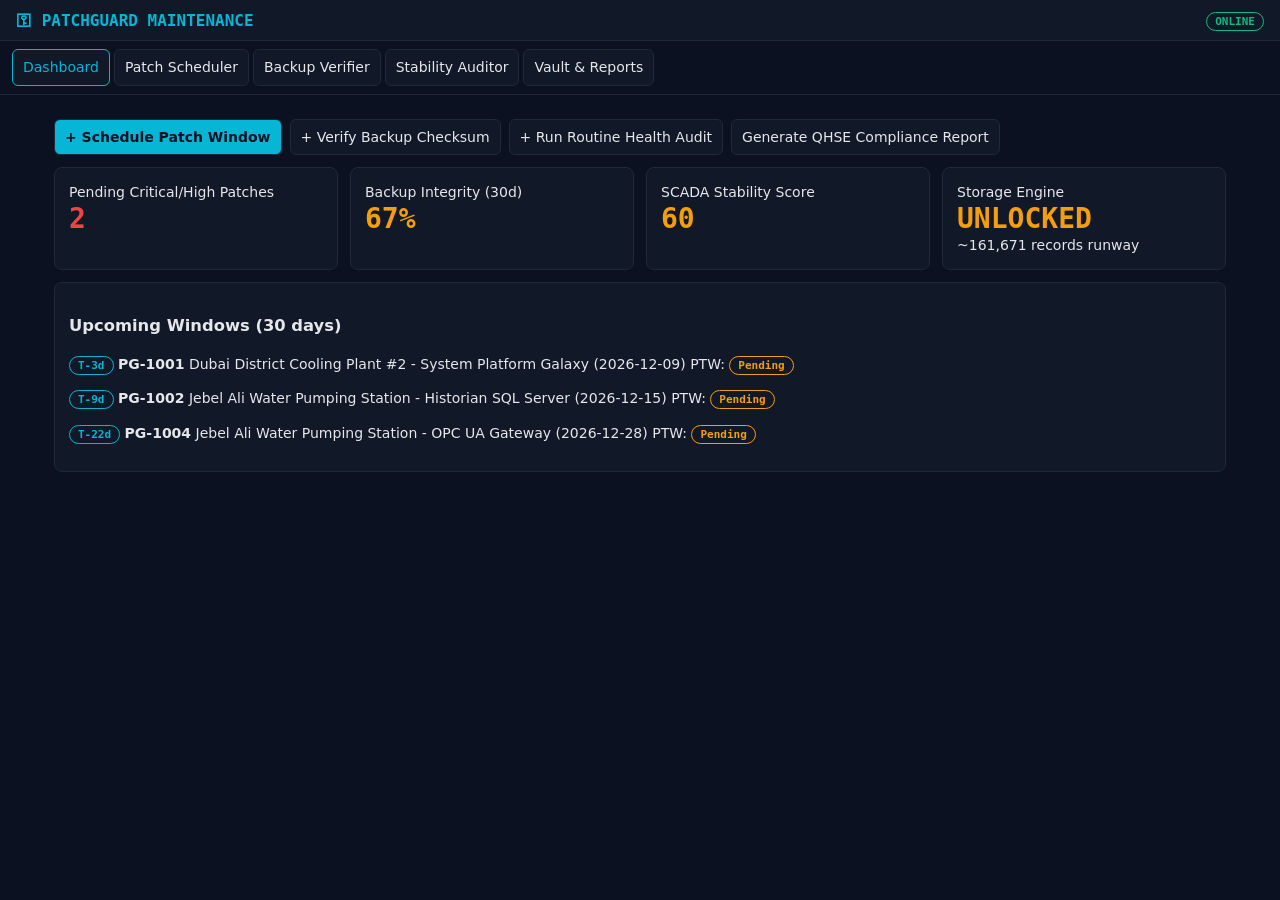
==== index.html @ 1b2acc13 "Add files via upload" ====
<!doctype html><html lang="en"><head><meta charset="utf-8"><meta name="viewport" content="width=device-width,initial-scale=1,viewport-fit=cover"><title>PatchGuard Maintenance</title>
<link rel="manifest" href="manifest.webmanifest"><meta name="theme-color" content="#0b1120"><link rel="icon" href="favicon.svg" type="image/svg+xml"><link rel="icon" href="favicon.ico"><link rel="apple-touch-icon" href="apple-touch-icon.png">
<meta name="apple-mobile-web-app-capable" content="yes"><meta name="mobile-web-app-capable" content="yes"><meta name="apple-mobile-web-app-title" content="PatchGuard"><meta name="apple-mobile-web-app-status-bar-style" content="black-translucent"><meta name="msapplication-TileColor" content="#0b1120">
<link rel="stylesheet" href="css/styles.css"></head><body>
<header><h1>&#9919; PATCHGUARD MAINTENANCE</h1><span><span id="net" class="b ok">ONLINE</span> <button id="install" class="p">Install App</button></span></header>
<nav id="nav"></nav><main id="main"></main><div id="report"></div><div id="toast"></div>
<script src="js/db.js"></script><script src="js/app.js"></script></body></html>
---- css/styles.css ----
*{box-sizing:border-box}body{margin:0;background:#0b1120;color:#e5e7eb;font:14px/1.45 system-ui,sans-serif}
header{display:flex;justify-content:space-between;align-items:center;padding:10px 16px;background:#111827;border-bottom:1px solid #1f2937;flex-wrap:wrap;gap:8px}
h1{font:700 16px monospace;color:#06b6d4;margin:0}nav{display:flex;gap:4px;overflow-x:auto;padding:8px 12px;background:#0b1120;border-bottom:1px solid #1f2937}
nav button{white-space:nowrap}main{padding:14px;max-width:1200px;margin:auto}
button,select,input,textarea{background:#111827;color:#e5e7eb;border:1px solid #1f2937;border-radius:6px;padding:7px 10px;font:inherit}
button{cursor:pointer}button:hover,nav button.on{border-color:#06b6d4;color:#06b6d4}button.p{background:#06b6d4;color:#0b1120;font-weight:700}button.d{color:#ef4444}
.grid{display:grid;grid-template-columns:repeat(auto-fit,minmax(220px,1fr));gap:12px;margin:12px 0}.card{background:#111827;border:1px solid #1f2937;border-radius:8px;padding:14px}
.kpi b{display:block;font:700 28px monospace}.bar{display:flex;gap:8px;flex-wrap:wrap;margin:10px 0}
table{width:100%;border-collapse:collapse;font-size:13px}th,td{text-align:left;padding:7px;border-bottom:1px solid #1f2937}th{color:#9ca3af;font-weight:600}.tw{overflow-x:auto}
.b{padding:2px 8px;border-radius:99px;font:600 11px monospace;border:1px solid}.ok{color:#10b981}.wa{color:#f59e0b}.cr{color:#ef4444}.in{color:#06b6d4}
.modal{position:fixed;inset:0;background:#000a;display:flex;align-items:center;justify-content:center;z-index:9;padding:12px}.modal form{background:#111827;border:1px solid #06b6d4;border-radius:8px;padding:16px;max-width:560px;width:100%;max-height:92vh;overflow:auto}
label{display:block;margin:8px 0 2px;color:#9ca3af;font-size:12px}.modal input:not([type=checkbox]),.modal select,.modal textarea{width:100%}label.ck{display:flex;gap:8px;color:#e5e7eb;font-size:13px}
.drop{border:2px dashed #06b6d4;padding:24px;text-align:center;border-radius:8px}.mono{font-family:monospace;word-break:break-all}
#toast{position:fixed;bottom:16px;right:16px;background:#10b981;color:#0b1120;padding:10px 14px;border-radius:6px;display:none;z-index:99}
#install{display:none}#report{display:none}
@media print{body>*:not(#report){display:none!important}#report{display:block!important;background:#fff;color:#000;padding:20px;font-family:serif}#report table,#report th,#report td{border:1px solid #888;color:#000}}
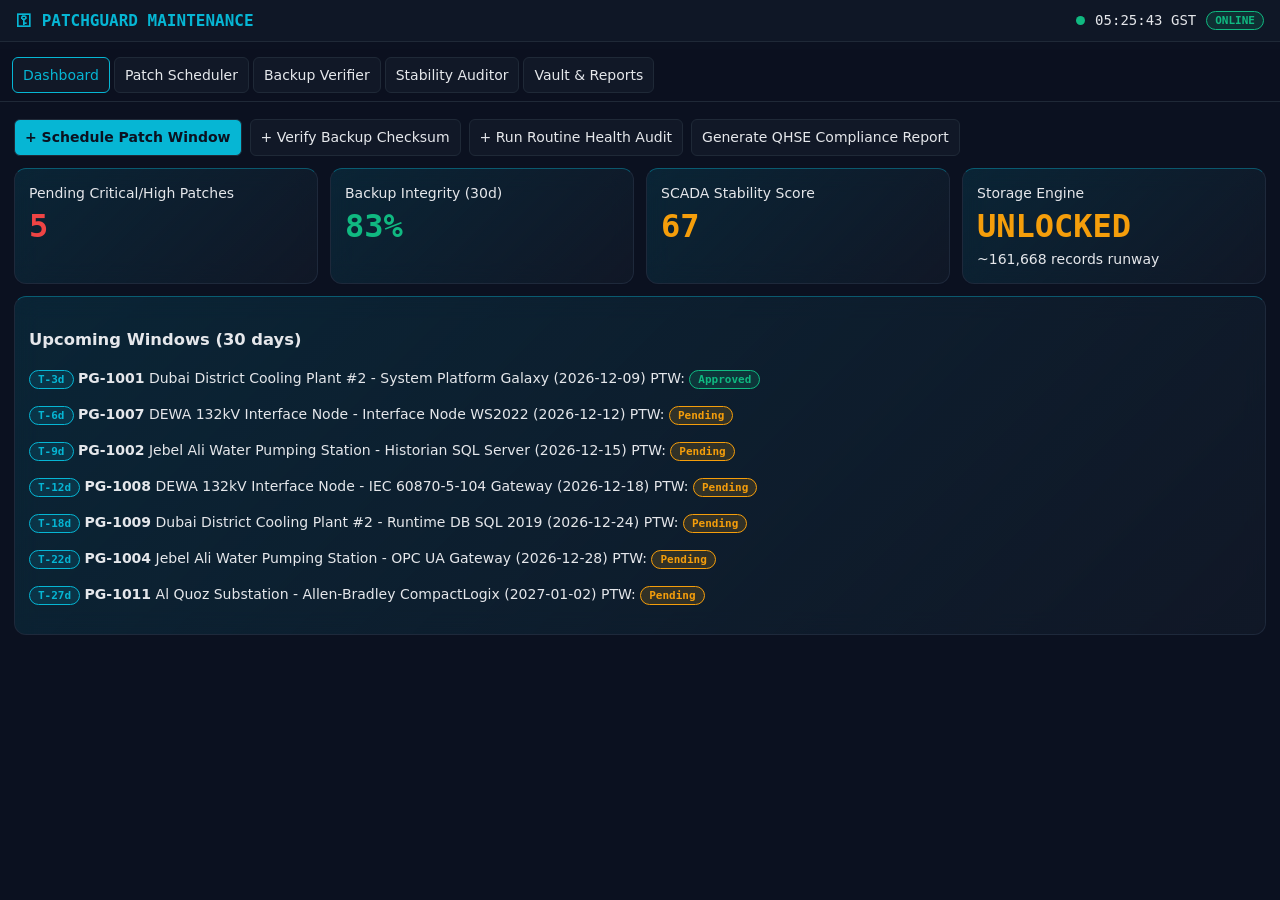
==== commit 103ebe0a: "Add files via upload" ====
--- a/index.html
+++ b/index.html
@@ -2,6 +2,6 @@
 <link rel="manifest" href="manifest.webmanifest"><meta name="theme-color" content="#0b1120"><link rel="icon" href="favicon.svg" type="image/svg+xml"><link rel="icon" href="favicon.ico"><link rel="apple-touch-icon" href="apple-touch-icon.png">
 <meta name="apple-mobile-web-app-capable" content="yes"><meta name="mobile-web-app-capable" content="yes"><meta name="apple-mobile-web-app-title" content="PatchGuard"><meta name="apple-mobile-web-app-status-bar-style" content="black-translucent"><meta name="msapplication-TileColor" content="#0b1120">
 <link rel="stylesheet" href="css/styles.css"></head><body>
-<header><h1>&#9919; PATCHGUARD MAINTENANCE</h1><span><span id="net" class="b ok">ONLINE</span> <button id="install" class="p">Install App</button></span></header>
+<header><h1>&#9919; PATCHGUARD MAINTENANCE</h1><span class="hb"><span class="pulse"></span><span id="clk" class="mono"></span> <span id="net" class="b ok">ONLINE</span> <button id="install" class="p">Install App</button></span></header>
 <nav id="nav"></nav><main id="main"></main><div id="report"></div><div id="toast"></div>
 <script src="js/db.js"></script><script src="js/app.js"></script></body></html>
--- a/css/styles.css
+++ b/css/styles.css
@@ -13,4 +13,13 @@
 .drop{border:2px dashed #06b6d4;padding:24px;text-align:center;border-radius:8px}.mono{font-family:monospace;word-break:break-all}
 #toast{position:fixed;bottom:16px;right:16px;background:#10b981;color:#0b1120;padding:10px 14px;border-radius:6px;display:none;z-index:99}
 #install{display:none}#report{display:none}
-@media print{body>*:not(#report){display:none!important}#report{display:block!important;background:#fff;color:#000;padding:20px;font-family:serif}#report table,#report th,#report td{border:1px solid #888;color:#000}}+@media print{body>*:not(#report){display:none!important}#report{display:block!important;background:#fff;color:#000;padding:20px;font-family:serif}#report table,#report th,#report td{border:1px solid #888;color:#000}}
+header{position:sticky;top:0;z-index:5;backdrop-filter:blur(12px);background:#111827ee}nav{position:sticky;top:49px;z-index:4;background:#0b1120ee}main{max-width:1440px}
+.hb{display:flex;gap:10px;align-items:center}.pulse{width:9px;height:9px;border-radius:50%;background:#10b981;box-shadow:0 0 0 0 #10b981aa;animation:p 2s infinite}@keyframes p{70%{box-shadow:0 0 0 9px #0000}}
+.card{background:linear-gradient(135deg,rgba(6,182,212,.12),rgba(17,24,39,.95));backdrop-filter:blur(12px);border:1px solid #1e293b;border-top:1px solid #06b6d466;border-radius:12px}
+.kpi b{font-size:32px;margin:4px 0}.lb{display:block;color:#94a3b8;font-size:12px;letter-spacing:.04em}
+.m{display:block;height:6px;background:#1e293b;border-radius:9px;overflow:hidden;margin:6px 0;min-width:70px}.m u{display:block;height:100%;border-radius:9px;background:#06b6d4}.m u.ok{background:#10b981}.m u.wa{background:#f59e0b}.m u.cr{background:#ef4444}
+.b{white-space:nowrap;display:inline-block;margin:1px 0;background:#ffffff0d}.b.ok{border-color:#10b981;background:rgba(16,185,129,.15)}.b.wa{border-color:#f59e0b;background:rgba(245,158,11,.15)}.b.cr{border-color:#ef4444;background:rgba(239,68,68,.15)}.b.in{border-color:#06b6d4;background:rgba(6,182,212,.12)}
+.tw td,.tw th{white-space:nowrap}td.act{display:flex;gap:6px}td.act button{white-space:nowrap}
+.fb{display:inline-block;cursor:pointer;padding:8px 14px;border:1px solid #06b6d4;border-radius:6px;color:#06b6d4;margin:6px 0}.fb:hover{box-shadow:0 0 14px #06b6d466}
+.drop{background:radial-gradient(circle,#06b6d41a,transparent);box-shadow:inset 0 0 24px #06b6d422;border-radius:12px}
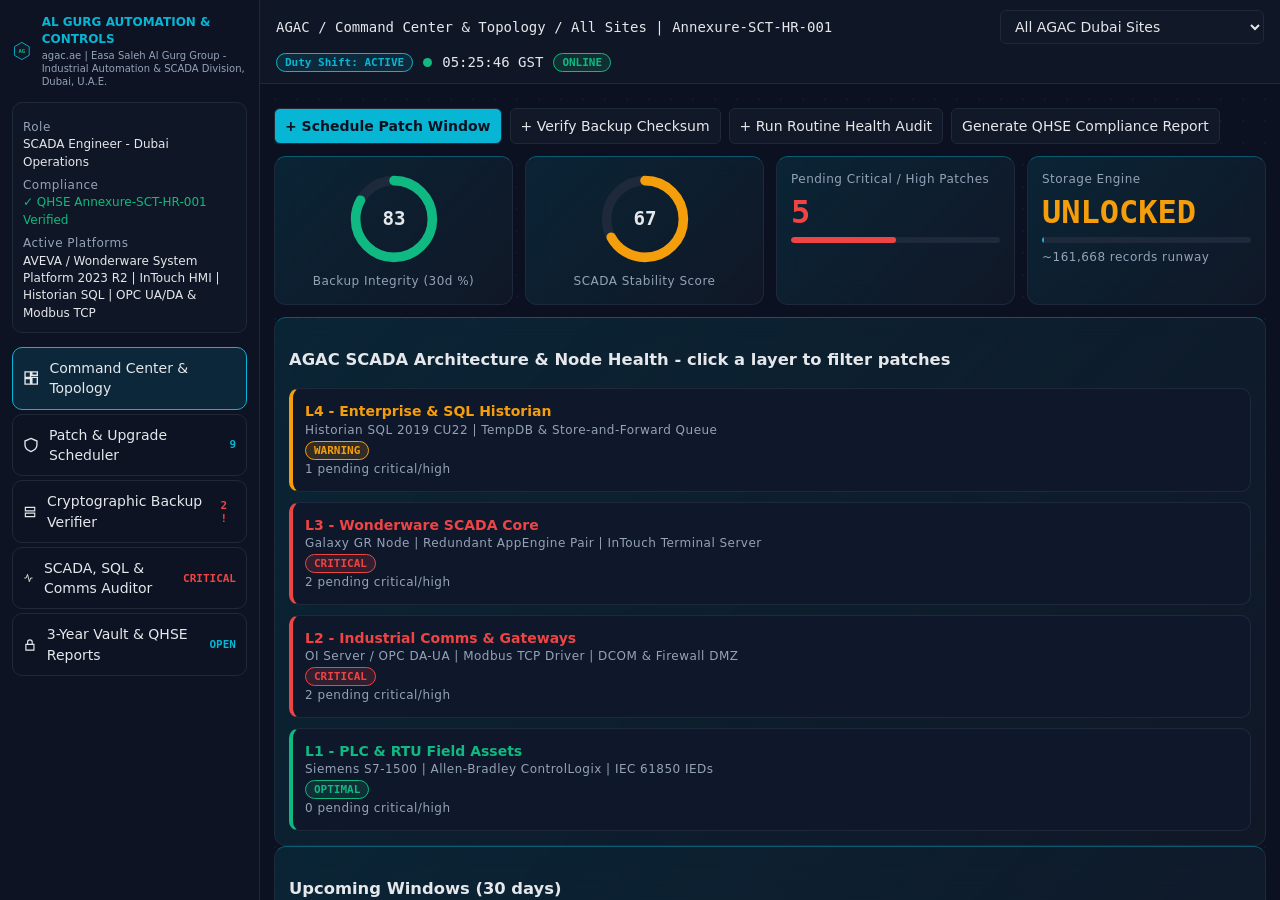
==== commit ea9c7877: "Add files via upload" ====
--- a/index.html
+++ b/index.html
@@ -1,7 +1,9 @@
-<!doctype html><html lang="en"><head><meta charset="utf-8"><meta name="viewport" content="width=device-width,initial-scale=1,viewport-fit=cover"><title>PatchGuard Maintenance</title>
+<!doctype html><html lang="en"><head><meta charset="utf-8"><meta name="viewport" content="width=device-width,initial-scale=1,viewport-fit=cover"><title>AGAC PatchGuard - SCADA Maintenance</title>
+<script>try{if(!localStorage.getItem('agac_sw_v3_flushed')){localStorage.setItem('agac_sw_v3_flushed','1');Promise.all([navigator.serviceWorker?navigator.serviceWorker.getRegistrations().then(r=>Promise.all(r.map(x=>x.unregister()))):0,window.caches?caches.keys().then(k=>Promise.all(k.map(x=>caches.delete(x)))):0]).then(()=>location.reload())}}catch(e){}</script>
 <link rel="manifest" href="manifest.webmanifest"><meta name="theme-color" content="#0b1120"><link rel="icon" href="favicon.svg" type="image/svg+xml"><link rel="icon" href="favicon.ico"><link rel="apple-touch-icon" href="apple-touch-icon.png">
 <meta name="apple-mobile-web-app-capable" content="yes"><meta name="mobile-web-app-capable" content="yes"><meta name="apple-mobile-web-app-title" content="PatchGuard"><meta name="apple-mobile-web-app-status-bar-style" content="black-translucent"><meta name="msapplication-TileColor" content="#0b1120">
 <link rel="stylesheet" href="css/styles.css"></head><body>
-<header><h1>&#9919; PATCHGUARD MAINTENANCE</h1><span class="hb"><span class="pulse"></span><span id="clk" class="mono"></span> <span id="net" class="b ok">ONLINE</span> <button id="install" class="p">Install App</button></span></header>
-<nav id="nav"></nav><main id="main"></main><div id="report"></div><div id="toast"></div>
-<script src="js/db.js"></script><script src="js/app.js"></script></body></html>+<div id="shell"><aside id="side"><div class="brand"><svg viewBox="0 0 64 64" width="44" height="44"><path d="M32 4l24 14v28L32 60 8 46V18z" fill="#111827" stroke="#06b6d4" stroke-width="3"/><text x="32" y="38" text-anchor="middle" fill="#10b981" font-family="monospace" font-weight="700" font-size="18">AG</text></svg><div><b>AL GURG AUTOMATION &amp; CONTROLS</b><span>agac.ae | Easa Saleh Al Gurg Group - Industrial Automation &amp; SCADA Division, Dubai, U.A.E.</span></div></div>
+<div class="duty"><span class="lb">Role</span>SCADA Engineer - Dubai Operations<span class="lb">Compliance</span><span class="ok">&#10003; QHSE Annexure-SCT-HR-001 Verified</span><span class="lb">Active Platforms</span>AVEVA / Wonderware System Platform 2023 R2 | InTouch HMI | Historian SQL | OPC UA/DA &amp; Modbus TCP</div><div id="nav"></div></aside>
+<div id="wrap"><div id="top"><span id="crumb" class="mono"></span><select id="site"><option value="">All AGAC Dubai Sites</option><option>Dubai District Cooling Plant #2</option><option>Jebel Ali Water Pumping Station</option><option>Al Quoz Substation</option><option>DEWA 132kV Interface Node</option></select><span class="hb"><span class="b in">Duty Shift: ACTIVE</span><span class="pulse"></span><span id="clk" class="mono"></span><span id="net" class="b ok">ONLINE</span><button id="install" class="p">Install App</button></span></div><main id="main"></main></div></div>
+<div id="report"></div><div id="toast"></div><script src="js/db.js"></script><script src="js/app.js"></script></body></html>
--- a/css/styles.css
+++ b/css/styles.css
@@ -22,4 +22,14 @@
 .b{white-space:nowrap;display:inline-block;margin:1px 0;background:#ffffff0d}.b.ok{border-color:#10b981;background:rgba(16,185,129,.15)}.b.wa{border-color:#f59e0b;background:rgba(245,158,11,.15)}.b.cr{border-color:#ef4444;background:rgba(239,68,68,.15)}.b.in{border-color:#06b6d4;background:rgba(6,182,212,.12)}
 .tw td,.tw th{white-space:nowrap}td.act{display:flex;gap:6px}td.act button{white-space:nowrap}
 .fb{display:inline-block;cursor:pointer;padding:8px 14px;border:1px solid #06b6d4;border-radius:6px;color:#06b6d4;margin:6px 0}.fb:hover{box-shadow:0 0 14px #06b6d466}
-.drop{background:radial-gradient(circle,#06b6d41a,transparent);box-shadow:inset 0 0 24px #06b6d422;border-radius:12px}+.drop{background:radial-gradient(circle,#06b6d41a,transparent);box-shadow:inset 0 0 24px #06b6d422;border-radius:12px}
+body{background:#0b1120 radial-gradient(#1e293b55 1px,transparent 1px) 0 0/22px 22px;overflow:hidden}#shell{display:flex;height:100vh;width:100vw}
+#side{width:260px;flex:none;background:#0d1424ee;border-right:1px solid #1e293b;overflow:auto;padding:14px 12px}#wrap{flex:1;display:flex;flex-direction:column;min-width:0}#main{overflow:auto;flex:1;max-width:none;margin:0;width:100%}
+.brand{display:flex;gap:10px;align-items:center}.brand b{font-size:12px;color:#06b6d4;display:block}.brand span{font-size:10px;color:#94a3b8;display:block;line-height:1.3}
+.duty{margin:14px 0;padding:10px;border:1px solid #1e293b;border-radius:10px;font-size:12px;background:#11182799}.duty .lb{margin-top:6px}
+#nav button{display:flex;gap:10px;align-items:center;width:100%;text-align:left;margin:4px 0;padding:10px;border-radius:10px;background:transparent}#nav button.on{background:#06b6d41f;border-color:#06b6d4}#nav button em{margin-left:auto;font:700 11px monospace;font-style:normal}
+#top{display:flex;justify-content:space-between;align-items:center;gap:8px;flex-wrap:wrap;padding:10px 16px;background:#111827ee;backdrop-filter:blur(12px);border-bottom:1px solid #1e293b}
+.ring{text-align:center}.ring circle.ok{stroke:#10b981}.ring circle.wa{stroke:#f59e0b}.ring circle.cr{stroke:#ef4444}.kpi b small{font-size:13px;color:#94a3b8}
+.topo{display:grid;gap:10px}.lay{cursor:pointer;padding:12px;border:1px solid #1e293b;border-left:4px solid #06b6d4;border-radius:10px;background:#0f172a}.lay.ok{border-left-color:#10b981}.lay.wa{border-left-color:#f59e0b}.lay.cr{border-left-color:#ef4444;animation:bl 2s infinite}.lay:hover{background:#16213a}@keyframes bl{50%{box-shadow:0 0 14px #ef444466}}
+.b.cr{animation:bl 2s infinite}.sm{padding:6px 10px;font-size:12px}
+@media(max-width:820px){body{overflow:auto}#shell{flex-direction:column;height:auto}#side{width:auto}#nav{display:flex;overflow:auto}#nav button{white-space:nowrap}}
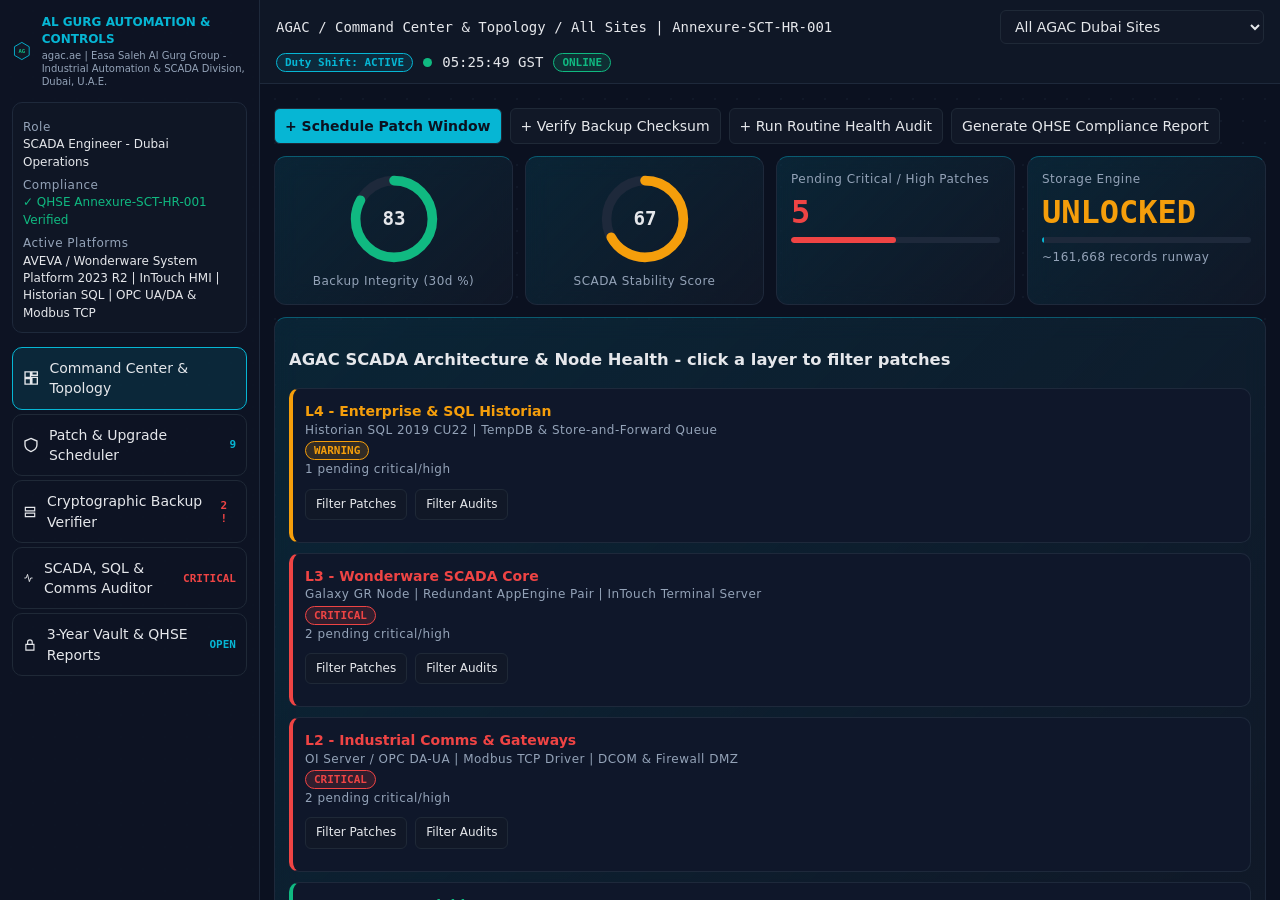
==== commit d00aae26: "Add files via upload" ====
--- a/index.html
+++ b/index.html
@@ -1,5 +1,5 @@
 <!doctype html><html lang="en"><head><meta charset="utf-8"><meta name="viewport" content="width=device-width,initial-scale=1,viewport-fit=cover"><title>AGAC PatchGuard - SCADA Maintenance</title>
-<script>try{if(!localStorage.getItem('agac_sw_v3_flushed')){localStorage.setItem('agac_sw_v3_flushed','1');Promise.all([navigator.serviceWorker?navigator.serviceWorker.getRegistrations().then(r=>Promise.all(r.map(x=>x.unregister()))):0,window.caches?caches.keys().then(k=>Promise.all(k.map(x=>caches.delete(x)))):0]).then(()=>location.reload())}}catch(e){}</script>
+<script>try{if(!localStorage.getItem('agac_sw_v4_flushed')){localStorage.setItem('agac_sw_v4_flushed','1');Promise.all([navigator.serviceWorker?navigator.serviceWorker.getRegistrations().then(r=>Promise.all(r.map(x=>x.unregister()))):0,window.caches?caches.keys().then(k=>Promise.all(k.map(x=>caches.delete(x)))):0]).then(()=>location.reload())}}catch(e){}</script>
 <link rel="manifest" href="manifest.webmanifest"><meta name="theme-color" content="#0b1120"><link rel="icon" href="favicon.svg" type="image/svg+xml"><link rel="icon" href="favicon.ico"><link rel="apple-touch-icon" href="apple-touch-icon.png">
 <meta name="apple-mobile-web-app-capable" content="yes"><meta name="mobile-web-app-capable" content="yes"><meta name="apple-mobile-web-app-title" content="PatchGuard"><meta name="apple-mobile-web-app-status-bar-style" content="black-translucent"><meta name="msapplication-TileColor" content="#0b1120">
 <link rel="stylesheet" href="css/styles.css"></head><body>
--- a/css/styles.css
+++ b/css/styles.css
@@ -32,4 +32,6 @@
 .ring{text-align:center}.ring circle.ok{stroke:#10b981}.ring circle.wa{stroke:#f59e0b}.ring circle.cr{stroke:#ef4444}.kpi b small{font-size:13px;color:#94a3b8}
 .topo{display:grid;gap:10px}.lay{cursor:pointer;padding:12px;border:1px solid #1e293b;border-left:4px solid #06b6d4;border-radius:10px;background:#0f172a}.lay.ok{border-left-color:#10b981}.lay.wa{border-left-color:#f59e0b}.lay.cr{border-left-color:#ef4444;animation:bl 2s infinite}.lay:hover{background:#16213a}@keyframes bl{50%{box-shadow:0 0 14px #ef444466}}
 .b.cr{animation:bl 2s infinite}.sm{padding:6px 10px;font-size:12px}
-@media(max-width:820px){body{overflow:auto}#shell{flex-direction:column;height:auto}#side{width:auto}#nav{display:flex;overflow:auto}#nav button{white-space:nowrap}}+@media(max-width:820px){body{overflow:auto}#shell{flex-direction:column;height:auto}#side{width:auto}#nav{display:flex;overflow:auto}#nav button{white-space:nowrap}}
+.ca{display:flex;flex-wrap:wrap;gap:6px;max-width:380px;white-space:normal}.ca .b{white-space:normal}
+*{scrollbar-width:thin;scrollbar-color:#334155 #0f172a}::-webkit-scrollbar{width:10px;height:10px}::-webkit-scrollbar-track{background:#0f172a}::-webkit-scrollbar-thumb{background:#334155;border-radius:6px}::-webkit-scrollbar-corner{background:#0f172a}
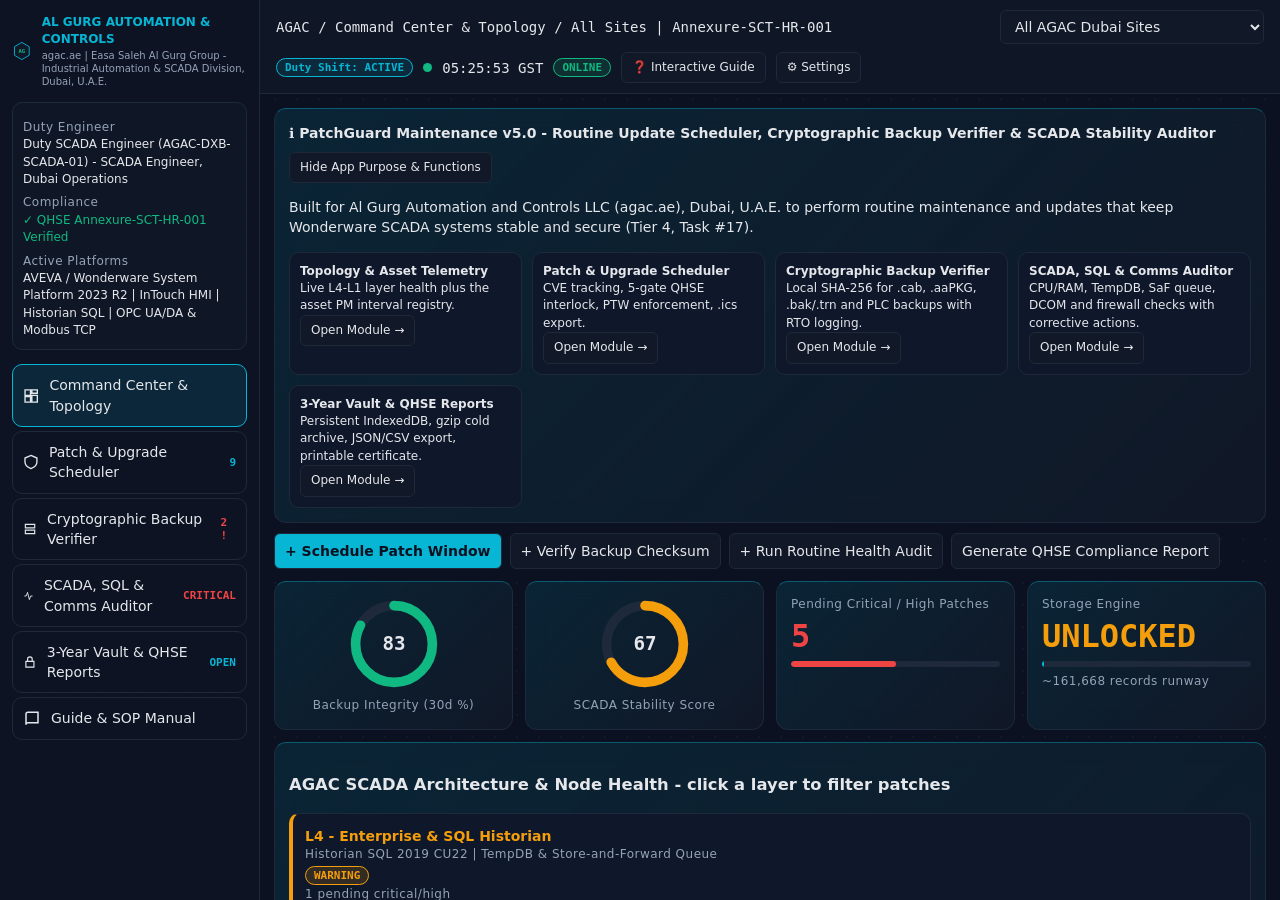
==== commit be4c5916: "Add files via upload" ====
--- a/index.html
+++ b/index.html
@@ -1,9 +1,9 @@
 <!doctype html><html lang="en"><head><meta charset="utf-8"><meta name="viewport" content="width=device-width,initial-scale=1,viewport-fit=cover"><title>AGAC PatchGuard - SCADA Maintenance</title>
-<script>try{if(!localStorage.getItem('agac_sw_v4_flushed')){localStorage.setItem('agac_sw_v4_flushed','1');Promise.all([navigator.serviceWorker?navigator.serviceWorker.getRegistrations().then(r=>Promise.all(r.map(x=>x.unregister()))):0,window.caches?caches.keys().then(k=>Promise.all(k.map(x=>caches.delete(x)))):0]).then(()=>location.reload())}}catch(e){}</script>
+<script>try{if(!localStorage.getItem('agac_sw_v5_flushed')){localStorage.setItem('agac_sw_v5_flushed','1');Promise.all([navigator.serviceWorker?navigator.serviceWorker.getRegistrations().then(r=>Promise.all(r.map(x=>x.unregister()))):0,window.caches?caches.keys().then(k=>Promise.all(k.map(x=>caches.delete(x)))):0]).then(()=>location.reload())}}catch(e){}</script>
 <link rel="manifest" href="manifest.webmanifest"><meta name="theme-color" content="#0b1120"><link rel="icon" href="favicon.svg" type="image/svg+xml"><link rel="icon" href="favicon.ico"><link rel="apple-touch-icon" href="apple-touch-icon.png">
 <meta name="apple-mobile-web-app-capable" content="yes"><meta name="mobile-web-app-capable" content="yes"><meta name="apple-mobile-web-app-title" content="PatchGuard"><meta name="apple-mobile-web-app-status-bar-style" content="black-translucent"><meta name="msapplication-TileColor" content="#0b1120">
 <link rel="stylesheet" href="css/styles.css"></head><body>
 <div id="shell"><aside id="side"><div class="brand"><svg viewBox="0 0 64 64" width="44" height="44"><path d="M32 4l24 14v28L32 60 8 46V18z" fill="#111827" stroke="#06b6d4" stroke-width="3"/><text x="32" y="38" text-anchor="middle" fill="#10b981" font-family="monospace" font-weight="700" font-size="18">AG</text></svg><div><b>AL GURG AUTOMATION &amp; CONTROLS</b><span>agac.ae | Easa Saleh Al Gurg Group - Industrial Automation &amp; SCADA Division, Dubai, U.A.E.</span></div></div>
-<div class="duty"><span class="lb">Role</span>SCADA Engineer - Dubai Operations<span class="lb">Compliance</span><span class="ok">&#10003; QHSE Annexure-SCT-HR-001 Verified</span><span class="lb">Active Platforms</span>AVEVA / Wonderware System Platform 2023 R2 | InTouch HMI | Historian SQL | OPC UA/DA &amp; Modbus TCP</div><div id="nav"></div></aside>
-<div id="wrap"><div id="top"><span id="crumb" class="mono"></span><select id="site"><option value="">All AGAC Dubai Sites</option><option>Dubai District Cooling Plant #2</option><option>Jebel Ali Water Pumping Station</option><option>Al Quoz Substation</option><option>DEWA 132kV Interface Node</option></select><span class="hb"><span class="b in">Duty Shift: ACTIVE</span><span class="pulse"></span><span id="clk" class="mono"></span><span id="net" class="b ok">ONLINE</span><button id="install" class="p">Install App</button></span></div><main id="main"></main></div></div>
+<div class="duty" id="duty"><span class="lb">Role</span>SCADA Engineer - Dubai Operations<span class="lb">Compliance</span><span class="ok">&#10003; QHSE Annexure-SCT-HR-001 Verified</span><span class="lb">Active Platforms</span>AVEVA / Wonderware System Platform 2023 R2 | InTouch HMI | Historian SQL | OPC UA/DA &amp; Modbus TCP</div><div id="nav"></div></aside>
+<div id="wrap"><div id="top"><span id="crumb" class="mono"></span><select id="site"><option value="">All AGAC Dubai Sites</option><option>Dubai District Cooling Plant #2</option><option>Jebel Ali Water Pumping Station</option><option>Al Quoz Substation</option><option>DEWA 132kV Interface Node</option></select><span class="hb"><span class="b in">Duty Shift: ACTIVE</span><span class="pulse"></span><span id="clk" class="mono"></span><span id="net" class="b ok">ONLINE</span><button id="tour" class="sm">&#10067; Interactive Guide</button><button id="gear" class="sm">&#9881; Settings</button><button id="install" class="p">Install App</button></span></div><main id="main"></main></div></div>
 <div id="report"></div><div id="toast"></div><script src="js/db.js"></script><script src="js/app.js"></script></body></html>
--- a/css/styles.css
+++ b/css/styles.css
@@ -34,4 +34,6 @@
 .b.cr{animation:bl 2s infinite}.sm{padding:6px 10px;font-size:12px}
 @media(max-width:820px){body{overflow:auto}#shell{flex-direction:column;height:auto}#side{width:auto}#nav{display:flex;overflow:auto}#nav button{white-space:nowrap}}
 .ca{display:flex;flex-wrap:wrap;gap:6px;max-width:380px;white-space:normal}.ca .b{white-space:normal}
-*{scrollbar-width:thin;scrollbar-color:#334155 #0f172a}::-webkit-scrollbar{width:10px;height:10px}::-webkit-scrollbar-track{background:#0f172a}::-webkit-scrollbar-thumb{background:#334155;border-radius:6px}::-webkit-scrollbar-corner{background:#0f172a}+*{scrollbar-width:thin;scrollbar-color:#334155 #0f172a}::-webkit-scrollbar{width:10px;height:10px}::-webkit-scrollbar-track{background:#0f172a}::-webkit-scrollbar-thumb{background:#334155;border-radius:6px}::-webkit-scrollbar-corner{background:#0f172a}
+.tour-highlight-pulse{outline:2px solid #06b6d4;border-radius:10px;animation:pu 1s infinite}@keyframes pu{0%,100%{box-shadow:0 0 0 3px #06b6d455,0 0 18px #06b6d4}50%{box-shadow:0 0 0 9px #06b6d422,0 0 36px #06b6d4}}
+details{border-bottom:1px solid #1e293b;padding:8px 0}summary{cursor:pointer;color:#06b6d4}.mini{display:grid;grid-template-columns:repeat(auto-fit,minmax(210px,1fr));gap:10px;margin-top:10px}.mini>div{border:1px solid #1e293b;border-radius:10px;padding:10px;background:#0f172a;font-size:12px}
